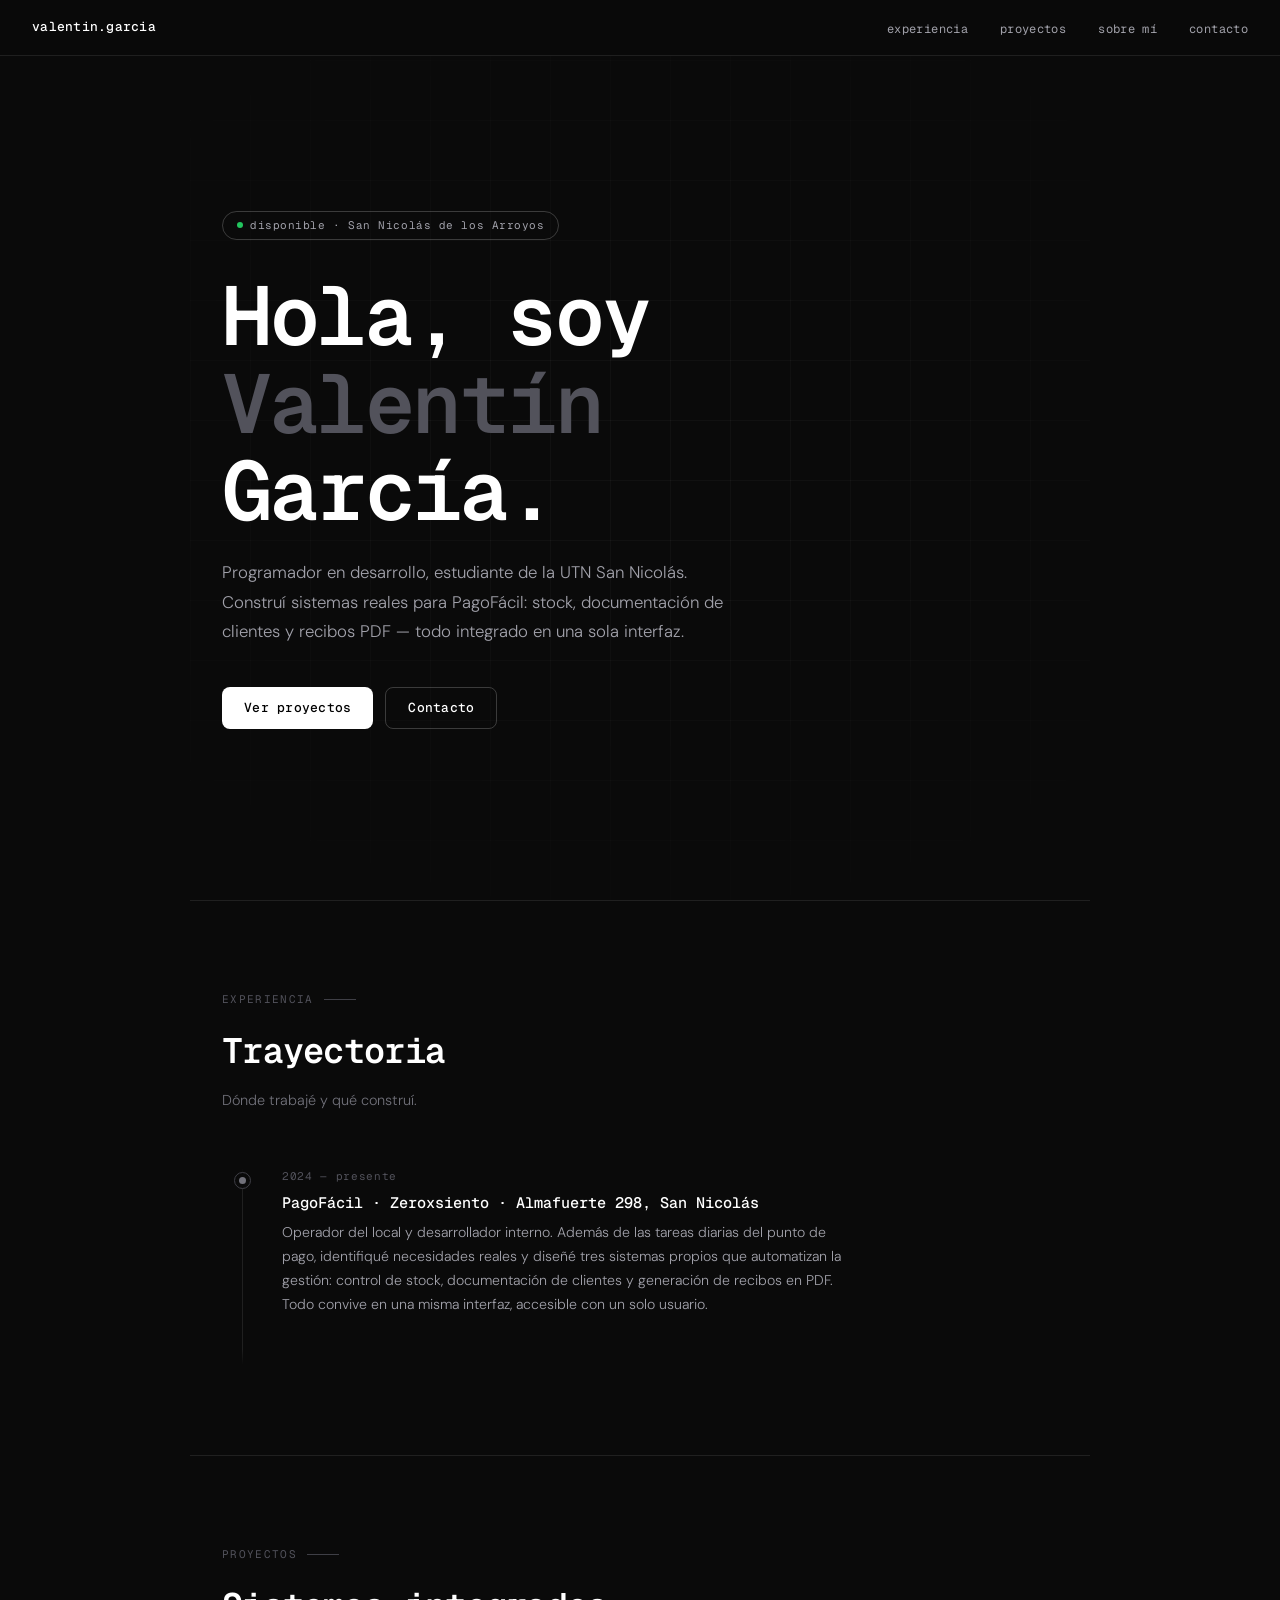
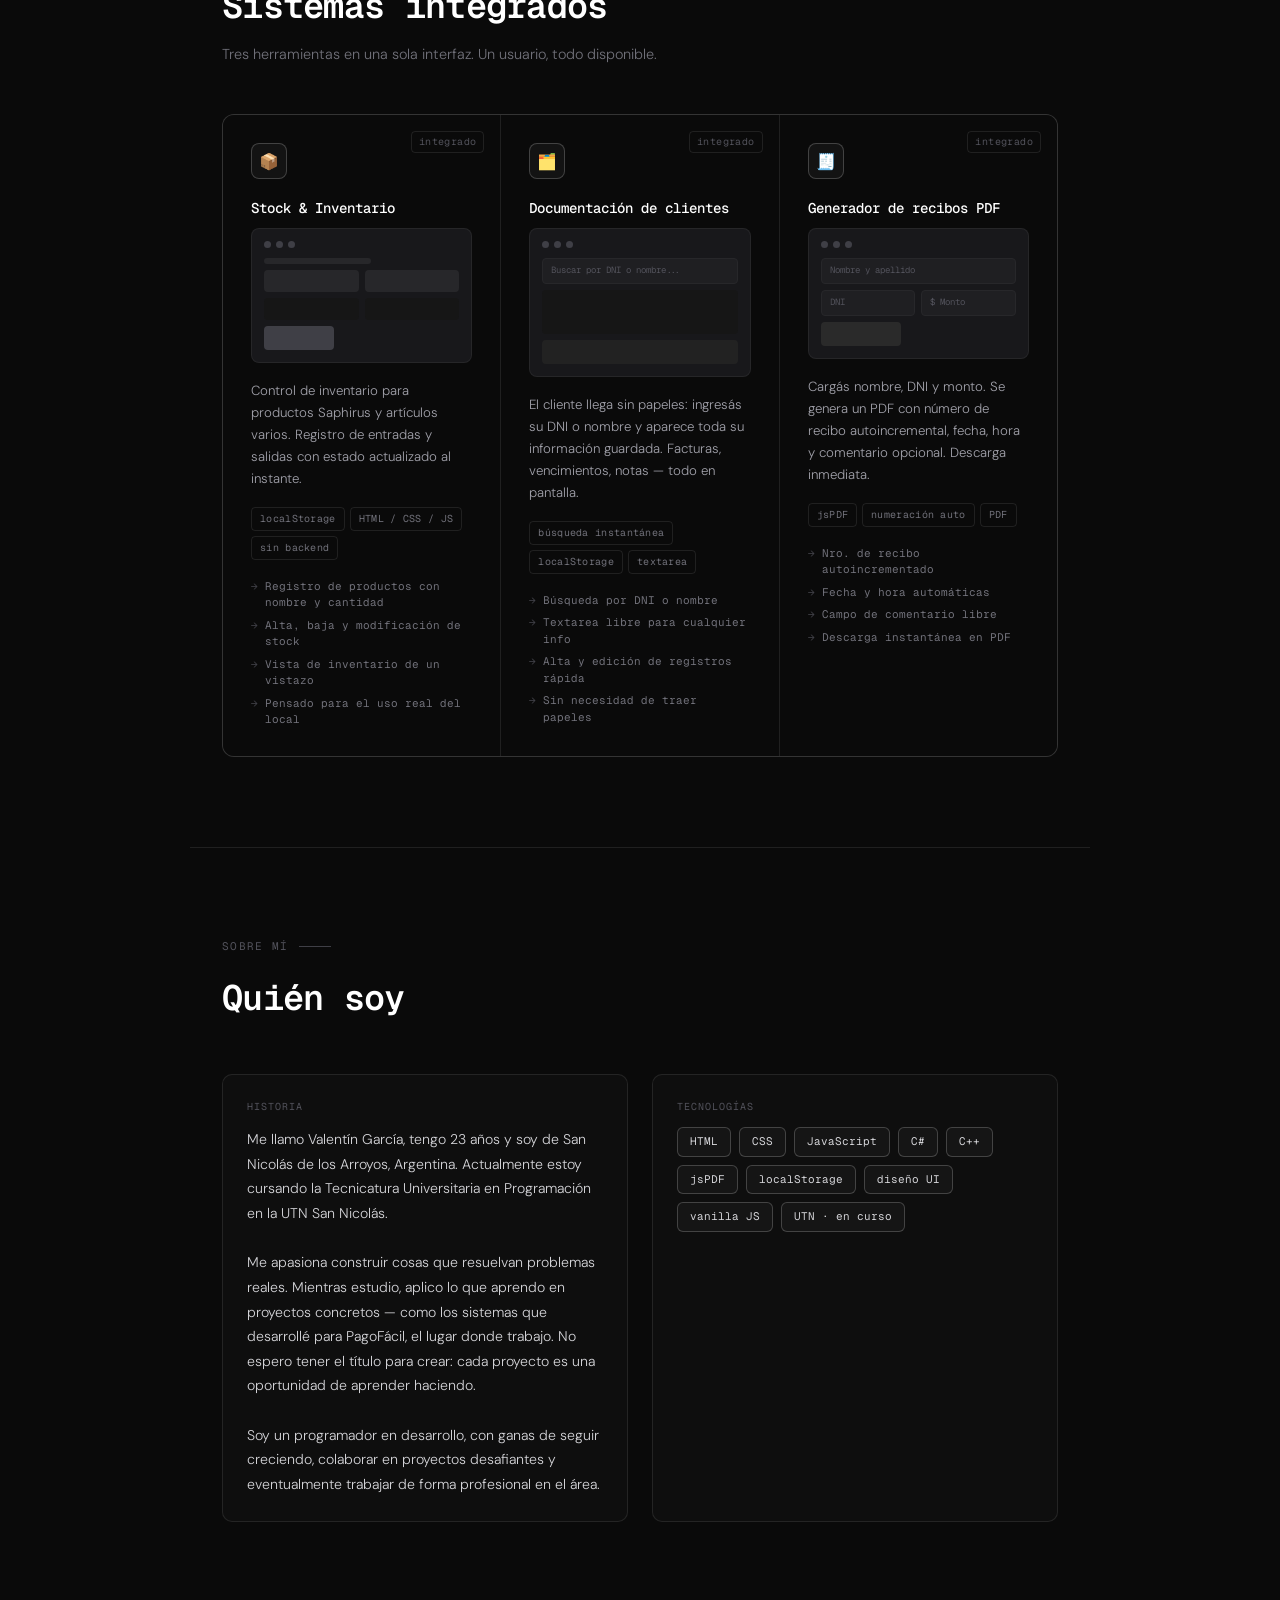
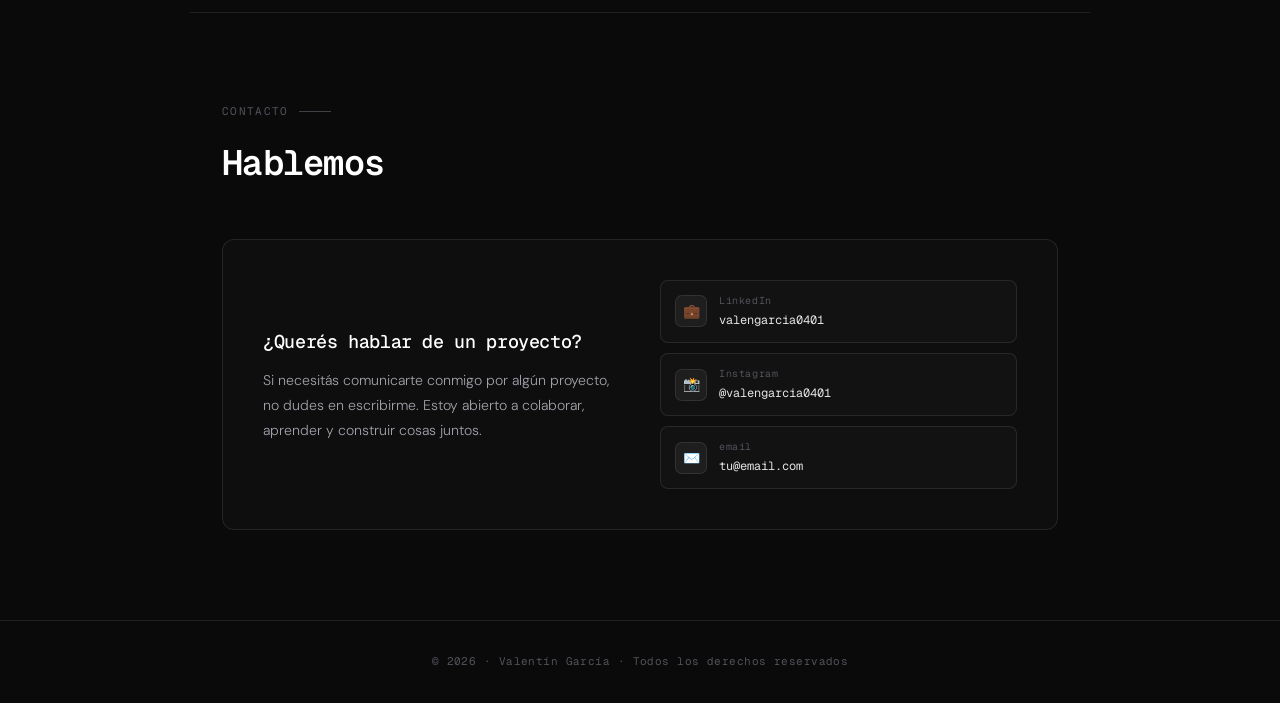
==== index.html @ 678d8b83 "Rename index (3).html to index.html" ====
<!DOCTYPE html>
<html lang="es" style="background:#0a0a0a;">
<head>
  <meta charset="UTF-8">
  <meta name="viewport" content="width=device-width, initial-scale=1.0">
  <title>Valentín García — Portfolio</title>
  <link rel="preconnect" href="https://fonts.googleapis.com">
  <link href="https://fonts.googleapis.com/css2?family=Geist+Mono:wght@400;500;600&family=DM+Sans:ital,wght@0,300;0,400;0,500;1,300&display=swap" rel="stylesheet">
  <link rel="stylesheet" href="style.css">
</head>
<body>

<!-- NAV -->
<nav>
  <a class="nav-logo" href="#">valentin.garcia</a>
  <ul class="nav-links">
    <li><a href="#experiencia">experiencia</a></li>
    <li><a href="#proyectos">proyectos</a></li>
    <li><a href="#sobre-mi">sobre mí</a></li>
    <li><a href="#contacto">contacto</a></li>
  </ul>
</nav>

<!-- HERO -->
<div class="hero">
  <div class="hero-grid"></div>
  <div class="hero-badge">
    <span class="badge-dot"></span>disponible · San Nicolás de los Arroyos
  </div>
  <h1>
    Hola, soy<br>
    <span class="dim">Valentín</span><br>
    García.
  </h1>
  <p class="hero-desc">
    Programador en desarrollo, estudiante de la UTN San Nicolás. Construí sistemas reales para PagoFácil: stock, documentación de clientes y recibos PDF — todo integrado en una sola interfaz.
  </p>
  <div class="hero-ctas">
    <a href="#proyectos" class="btn btn-primary">Ver proyectos</a>
    <a href="#contacto" class="btn btn-secondary">Contacto</a>
  </div>
</div>

<hr class="divider">

<!-- EXPERIENCIA -->
<section id="experiencia">
  <div class="section-label fade-up">experiencia</div>
  <h2 class="fade-up">Trayectoria</h2>
  <p class="section-sub fade-up">Dónde trabajé y qué construí.</p>

  <div class="timeline fade-up">
    <div class="timeline-line"></div>
    <div class="timeline-item">
      <div class="timeline-dot"></div>
      <div class="timeline-meta">2024 — presente</div>
      <div class="timeline-title">PagoFácil · Zeroxsiento · Almafuerte 298, San Nicolás</div>
      <div class="timeline-desc">
        Operador del local y desarrollador interno. Además de las tareas diarias del punto de pago, identifiqué necesidades reales y diseñé tres sistemas propios que automatizan la gestión: control de stock, documentación de clientes y generación de recibos en PDF. Todo convive en una misma interfaz, accesible con un solo usuario.
      </div>
    </div>
  </div>
</section>

<hr class="divider">

<!-- PROYECTOS -->
<section id="proyectos">
  <div class="section-label fade-up">proyectos</div>
  <h2 class="fade-up">Sistemas integrados</h2>
  <p class="section-sub fade-up">Tres herramientas en una sola interfaz. Un usuario, todo disponible.</p>

  <div class="projects-grid fade-up">

    <!-- STOCK -->
    <div class="project-card">
      <span class="project-integrated-badge">integrado</span>
      <div class="project-card-icon">📦</div>
      <h3>Stock & Inventario</h3>
      <div class="project-mockup">
        <div class="mockup-bar">
          <div class="mockup-dot"></div>
          <div class="mockup-dot"></div>
          <div class="mockup-dot"></div>
        </div>
        <div class="mockup-line" style="width:55%;"></div>
        <div class="mockup-row">
          <div class="mockup-cell"></div>
          <div class="mockup-cell"></div>
        </div>
        <div class="mockup-row">
          <div class="mockup-cell" style="background:#161616;"></div>
          <div class="mockup-cell" style="background:#161616;"></div>
        </div>
        <div class="mockup-btn"></div>
      </div>
      <p>Control de inventario para productos Saphirus y artículos varios. Registro de entradas y salidas con estado actualizado al instante.</p>
      <div class="project-tags">
        <span class="tag">localStorage</span>
        <span class="tag">HTML / CSS / JS</span>
        <span class="tag">sin backend</span>
      </div>
      <ul class="project-features">
        <li>Registro de productos con nombre y cantidad</li>
        <li>Alta, baja y modificación de stock</li>
        <li>Vista de inventario de un vistazo</li>
        <li>Pensado para el uso real del local</li>
      </ul>
    </div>

    <!-- DOCUMENTACIÓN -->
    <div class="project-card">
      <span class="project-integrated-badge">integrado</span>
      <div class="project-card-icon">🗂️</div>
      <h3>Documentación de clientes</h3>
      <div class="project-mockup">
        <div class="mockup-bar">
          <div class="mockup-dot"></div>
          <div class="mockup-dot"></div>
          <div class="mockup-dot"></div>
        </div>
        <div class="mockup-input">
          <span class="mockup-input-text">Buscar por DNI o nombre...</span>
        </div>
        <div class="mockup-line" style="width:100%; height:44px; border-radius:4px; background:#161616; margin-bottom:6px;"></div>
        <div class="mockup-btn" style="width:100%; background:#222;"></div>
      </div>
      <p>El cliente llega sin papeles: ingresás su DNI o nombre y aparece toda su información guardada. Facturas, vencimientos, notas — todo en pantalla.</p>
      <div class="project-tags">
        <span class="tag">búsqueda instantánea</span>
        <span class="tag">localStorage</span>
        <span class="tag">textarea</span>
      </div>
      <ul class="project-features">
        <li>Búsqueda por DNI o nombre</li>
        <li>Textarea libre para cualquier info</li>
        <li>Alta y edición de registros rápida</li>
        <li>Sin necesidad de traer papeles</li>
      </ul>
    </div>

    <!-- RECIBOS -->
    <div class="project-card">
      <span class="project-integrated-badge">integrado</span>
      <div class="project-card-icon">🧾</div>
      <h3>Generador de recibos PDF</h3>
      <div class="project-mockup">
        <div class="mockup-bar">
          <div class="mockup-dot"></div>
          <div class="mockup-dot"></div>
          <div class="mockup-dot"></div>
        </div>
        <div class="mockup-input">
          <span class="mockup-input-text">Nombre y apellido</span>
        </div>
        <div class="mockup-row">
          <div class="mockup-input" style="margin:0;">
            <span class="mockup-input-text">DNI</span>
          </div>
          <div class="mockup-input" style="margin:0;">
            <span class="mockup-input-text">$ Monto</span>
          </div>
        </div>
        <div class="mockup-btn" style="background:#2a2a2a; margin-top:6px; width:80px;"></div>
      </div>
      <p>Cargás nombre, DNI y monto. Se genera un PDF con número de recibo autoincremental, fecha, hora y comentario opcional. Descarga inmediata.</p>
      <div class="project-tags">
        <span class="tag">jsPDF</span>
        <span class="tag">numeración auto</span>
        <span class="tag">PDF</span>
      </div>
      <ul class="project-features">
        <li>Nro. de recibo autoincrementado</li>
        <li>Fecha y hora automáticas</li>
        <li>Campo de comentario libre</li>
        <li>Descarga instantánea en PDF</li>
      </ul>
    </div>

  </div>
</section>

<hr class="divider">

<!-- SOBRE MÍ -->
<section id="sobre-mi">
  <div class="section-label fade-up">sobre mí</div>
  <h2 class="fade-up">Quién soy</h2>

  <div class="about-grid fade-up">
    <div class="about-block">
      <div class="about-block-label">historia</div>
      <p>
        Me llamo Valentín García, tengo 23 años y soy de San Nicolás de los Arroyos, Argentina. Actualmente estoy cursando la Tecnicatura Universitaria en Programación en la UTN San Nicolás.
        <br><br>
        Me apasiona construir cosas que resuelvan problemas reales. Mientras estudio, aplico lo que aprendo en proyectos concretos — como los sistemas que desarrollé para PagoFácil, el lugar donde trabajo. No espero tener el título para crear: cada proyecto es una oportunidad de aprender haciendo.
        <br><br>
        Soy un programador en desarrollo, con ganas de seguir creciendo, colaborar en proyectos desafiantes y eventualmente trabajar de forma profesional en el área.
      </p>
    </div>

    <div class="about-block">
      <div class="about-block-label">tecnologías</div>
      <div class="skills-list">
        <span class="skill-pill">HTML</span>
        <span class="skill-pill">CSS</span>
        <span class="skill-pill">JavaScript</span>
        <span class="skill-pill">C#</span>
        <span class="skill-pill">C++</span>
        <span class="skill-pill">jsPDF</span>
        <span class="skill-pill">localStorage</span>
        <span class="skill-pill">diseño UI</span>
        <span class="skill-pill">vanilla JS</span>
        <span class="skill-pill">UTN · en curso</span>
      </div>
    </div>
  </div>
</section>

<hr class="divider">

<!-- CONTACTO -->
<section id="contacto">
  <div class="section-label fade-up">contacto</div>
  <h2 class="fade-up">Hablemos</h2>

  <div class="contact-inner fade-up">
    <div>
      <h3>¿Querés hablar de un proyecto?</h3>
      <p>
        Si necesitás comunicarte conmigo por algún proyecto, no dudes en escribirme. Estoy abierto a colaborar, aprender y construir cosas juntos.
      </p>
    </div>
    <div class="contact-items">
      <a class="contact-item" href="https://www.linkedin.com/in/valengarcia0401" target="_blank">
        <div class="contact-item-icon">💼</div>
        <div>
          <div class="contact-item-label">LinkedIn</div>
          <div class="contact-item-value">valengarcia0401</div>
        </div>
      </a>
      <a class="contact-item" href="https://instagram.com/valengarcia0401" target="_blank">
        <div class="contact-item-icon">📸</div>
        <div>
          <div class="contact-item-label">Instagram</div>
          <div class="contact-item-value">@valengarcia0401</div>
        </div>
      </a>
      <a class="contact-item" href="mailto:tu@email.com">
        <div class="contact-item-icon">✉️</div>
        <div>
          <div class="contact-item-label">email</div>
          <div class="contact-item-value">tu@email.com</div>
        </div>
      </a>
    </div>
  </div>
</section>

<footer>
  <span>© 2026 · Valentín García · Todos los derechos reservados</span>
</footer>

<script src="main.js"></script>
</body>
</html>
---- style.css ----
*, *::before, *::after {
  box-sizing: border-box;
  margin: 0;
  padding: 0;
}

:root {
  --bg: #0a0a0a;
  --white: #ffffff;
  --gray-200: #e4e4e7;
  --gray-300: #d4d4d8;
  --gray-400: #a1a1aa;
  --gray-500: #71717a;
  --gray-600: #52525b;
  --gray-700: #3f3f46;
  --gray-800: #27272a;
  --gray-900: #18181b;
  --border: rgba(255, 255, 255, 0.09);
  --border-hover: rgba(255, 255, 255, 0.2);
  --font-mono: 'Geist Mono', monospace;
  --font-sans: 'DM Sans', sans-serif;
}

html, body {
  background: var(--bg) !important;
  color: var(--white);
  font-family: var(--font-sans);
  font-size: 16px;
  line-height: 1.6;
  -webkit-font-smoothing: antialiased;
  overflow-x: hidden;
  scroll-behavior: smooth;
}

/* ── NAV ─────────────────────────────────── */
nav {
  position: fixed;
  top: 0; left: 0; right: 0;
  z-index: 100;
  display: flex;
  align-items: center;
  justify-content: space-between;
  padding: 0 2rem;
  height: 56px;
  background: rgba(10, 10, 10, 0.85);
  backdrop-filter: blur(16px);
  border-bottom: 1px solid var(--border);
}

.nav-logo {
  font-family: var(--font-mono);
  font-size: 13px;
  font-weight: 500;
  color: var(--white);
  letter-spacing: 0.02em;
  text-decoration: none;
}

.nav-links {
  display: flex;
  gap: 2rem;
  list-style: none;
}

.nav-links a {
  font-family: var(--font-mono);
  font-size: 12px;
  color: var(--gray-400);
  text-decoration: none;
  letter-spacing: 0.03em;
  transition: color 0.2s;
}
.nav-links a:hover { color: var(--white); }

/* ── HERO ────────────────────────────────── */
.hero {
  min-height: 100vh;
  display: flex;
  flex-direction: column;
  justify-content: center;
  padding: 120px 2rem 80px;
  max-width: 900px;
  margin: 0 auto;
  position: relative;
}

.hero-grid {
  position: absolute;
  inset: 0;
  background-image:
    linear-gradient(rgba(255, 255, 255, 0.03) 1px, transparent 1px),
    linear-gradient(90deg, rgba(255, 255, 255, 0.03) 1px, transparent 1px);
  background-size: 60px 60px;
  mask-image: radial-gradient(ellipse 80% 60% at 50% 50%, black 20%, transparent 100%);
  pointer-events: none;
  z-index: 0;
}

.hero > *:not(.hero-grid) {
  position: relative;
  z-index: 1;
}

.hero-badge {
  display: inline-flex;
  align-items: center;
  gap: 7px;
  font-family: var(--font-mono);
  font-size: 11px;
  color: var(--gray-400);
  border: 1px solid var(--border-hover);
  border-radius: 100px;
  padding: 5px 14px;
  margin-bottom: 2rem;
  width: fit-content;
  letter-spacing: 0.05em;
}

.badge-dot {
  width: 6px;
  height: 6px;
  border-radius: 50%;
  background: #22c55e;
  animation: blink 2s infinite;
}

@keyframes blink {
  0%, 100% { opacity: 1; }
  50%       { opacity: 0.3; }
}

.hero h1 {
  font-family: var(--font-mono);
  font-size: clamp(2.6rem, 8vw, 5.2rem);
  font-weight: 600;
  line-height: 1.05;
  letter-spacing: -0.03em;
  margin-bottom: 1.5rem;
  color: var(--white);
}

.hero h1 .dim { color: var(--gray-600); }

.hero-desc {
  font-size: 1.05rem;
  color: var(--gray-400);
  max-width: 520px;
  line-height: 1.75;
  font-weight: 300;
  margin-bottom: 2.5rem;
}

.hero-ctas {
  display: flex;
  gap: 12px;
  flex-wrap: wrap;
}

/* ── BOTONES ─────────────────────────────── */
.btn {
  display: inline-flex;
  align-items: center;
  gap: 6px;
  padding: 10px 22px;
  border-radius: 8px;
  font-family: var(--font-mono);
  font-size: 13px;
  font-weight: 500;
  text-decoration: none;
  cursor: pointer;
  transition: all 0.15s;
  letter-spacing: 0.02em;
}

.btn-primary { background: var(--white); color: #000; border: none; }
.btn-primary:hover { background: var(--gray-200); }

.btn-secondary { background: transparent; color: var(--white); border: 1px solid var(--border-hover); }
.btn-secondary:hover { background: rgba(255, 255, 255, 0.06); border-color: var(--gray-500); }

/* ── DIVIDER ─────────────────────────────── */
.divider {
  border: none;
  border-top: 1px solid var(--border);
  max-width: 900px;
  margin: 0 auto;
}

/* ── SECTIONS ────────────────────────────── */
section {
  max-width: 900px;
  margin: 0 auto;
  padding: 90px 2rem;
}

.section-label {
  font-family: var(--font-mono);
  font-size: 11px;
  letter-spacing: 0.12em;
  color: var(--gray-600);
  text-transform: uppercase;
  margin-bottom: 0.9rem;
  display: flex;
  align-items: center;
  gap: 10px;
}
.section-label::after {
  content: '';
  width: 32px;
  height: 1px;
  background: var(--gray-700);
}

h2 {
  font-family: var(--font-mono);
  font-size: clamp(1.5rem, 4vw, 2.2rem);
  font-weight: 600;
  letter-spacing: -0.02em;
  margin-bottom: 0.6rem;
  color: var(--white);
}

.section-sub {
  font-size: 0.9rem;
  color: var(--gray-500);
  font-weight: 300;
  margin-bottom: 0;
}

/* ── TIMELINE ────────────────────────────── */
.timeline {
  position: relative;
  margin-top: 3.5rem;
}

.timeline-line {
  position: absolute;
  left: 20px;
  top: 0; bottom: 0;
  width: 1px;
  background: linear-gradient(to bottom, transparent, var(--border) 8%, var(--border) 92%, transparent);
}

.timeline-item {
  position: relative;
  padding-left: 60px;
  padding-bottom: 3rem;
}

.timeline-dot {
  position: absolute;
  left: 12px;
  top: 4px;
  width: 17px;
  height: 17px;
  border-radius: 50%;
  background: var(--bg);
  border: 1px solid var(--gray-700);
  display: flex;
  align-items: center;
  justify-content: center;
  transition: border-color 0.3s;
}
.timeline-dot::after {
  content: '';
  width: 7px;
  height: 7px;
  border-radius: 50%;
  background: var(--gray-500);
  transition: background 0.3s;
}
.timeline-item:hover .timeline-dot            { border-color: var(--white); }
.timeline-item:hover .timeline-dot::after     { background: var(--white); }

.timeline-meta {
  font-family: var(--font-mono);
  font-size: 11px;
  color: var(--gray-600);
  letter-spacing: 0.06em;
  margin-bottom: 5px;
}

.timeline-title {
  font-family: var(--font-mono);
  font-size: 0.95rem;
  font-weight: 500;
  color: var(--white);
  margin-bottom: 6px;
}

.timeline-desc {
  font-size: 0.88rem;
  color: var(--gray-400);
  font-weight: 300;
  max-width: 560px;
  line-height: 1.7;
}

/* ── PROJECTS ────────────────────────────── */
.projects-grid {
  display: grid;
  grid-template-columns: repeat(3, 1fr);
  gap: 1px;
  background: var(--border);
  border: 1px solid var(--border);
  border-radius: 12px;
  overflow: hidden;
  margin-top: 3rem;
}

@media (max-width: 700px) {
  .projects-grid { grid-template-columns: 1fr; }
}

.project-card {
  background: var(--bg);
  padding: 1.75rem;
  position: relative;
  transition: background 0.2s;
}
.project-card:hover { background: #111; }

.project-card-icon {
  width: 36px;
  height: 36px;
  border-radius: 8px;
  border: 1px solid var(--border-hover);
  display: flex;
  align-items: center;
  justify-content: center;
  margin-bottom: 1.1rem;
  font-size: 16px;
  background: rgba(255, 255, 255, 0.04);
}

.project-card h3 {
  font-family: var(--font-mono);
  font-size: 0.88rem;
  font-weight: 500;
  color: var(--white);
  margin-bottom: 0.5rem;
}

.project-card p {
  font-size: 0.83rem;
  color: var(--gray-400);
  line-height: 1.65;
  font-weight: 300;
  margin-bottom: 1.1rem;
}

.project-integrated-badge {
  position: absolute;
  top: 1rem;
  right: 1rem;
  font-family: var(--font-mono);
  font-size: 10px;
  color: var(--gray-600);
  border: 1px solid var(--border);
  border-radius: 4px;
  padding: 2px 7px;
  letter-spacing: 0.04em;
}

.project-tags {
  display: flex;
  flex-wrap: wrap;
  gap: 5px;
  margin-bottom: 1.1rem;
}

.tag {
  font-family: var(--font-mono);
  font-size: 10px;
  color: var(--gray-500);
  border: 1px solid var(--border);
  border-radius: 4px;
  padding: 3px 8px;
  letter-spacing: 0.03em;
}

.project-features {
  list-style: none;
  display: flex;
  flex-direction: column;
  gap: 6px;
}

.project-features li {
  font-family: var(--font-mono);
  font-size: 11px;
  color: var(--gray-500);
  display: flex;
  align-items: flex-start;
  gap: 7px;
  line-height: 1.5;
}
.project-features li::before {
  content: '→';
  color: var(--gray-700);
  flex-shrink: 0;
}

/* ── MOCKUP ──────────────────────────────── */
.project-mockup {
  background: var(--gray-900);
  border: 1px solid rgba(255, 255, 255, 0.06);
  border-radius: 8px;
  padding: 12px;
  margin-bottom: 1.1rem;
}

.mockup-bar     { display: flex; gap: 5px; margin-bottom: 10px; }
.mockup-dot     { width: 7px; height: 7px; border-radius: 50%; background: var(--gray-700); }
.mockup-line    { height: 6px; border-radius: 3px; background: var(--gray-800); margin-bottom: 6px; }
.mockup-input   {
  height: 26px;
  border-radius: 4px;
  border: 1px solid var(--gray-800);
  background: rgba(255, 255, 255, 0.03);
  width: 100%;
  margin-bottom: 6px;
  display: flex;
  align-items: center;
  padding: 0 8px;
}
.mockup-input-text { font-family: var(--font-mono); font-size: 9px; color: var(--gray-600); }
.mockup-row     { display: grid; grid-template-columns: 1fr 1fr; gap: 6px; margin-bottom: 6px; }
.mockup-cell    { height: 22px; border-radius: 4px; background: var(--gray-800); }
.mockup-btn     { height: 24px; border-radius: 4px; background: var(--gray-700); width: 70px; margin-top: 2px; }

/* ── ABOUT ───────────────────────────────── */
.about-grid {
  display: grid;
  grid-template-columns: 1fr 1fr;
  gap: 1.5rem;
  margin-top: 3rem;
}
@media (max-width: 600px) {
  .about-grid { grid-template-columns: 1fr; }
}

.about-block {
  border: 1px solid var(--border);
  border-radius: 10px;
  padding: 1.5rem;
  background: rgba(255, 255, 255, 0.02);
}

.about-block-label {
  font-family: var(--font-mono);
  font-size: 10px;
  color: var(--gray-600);
  letter-spacing: 0.1em;
  text-transform: uppercase;
  margin-bottom: 0.75rem;
}

.about-block p {
  font-size: 0.88rem;
  color: var(--gray-300);
  line-height: 1.75;
  font-weight: 300;
}

.skills-list { display: flex; flex-wrap: wrap; gap: 8px; }

.skill-pill {
  font-family: var(--font-mono);
  font-size: 11px;
  color: var(--gray-300);
  border: 1px solid var(--border-hover);
  border-radius: 6px;
  padding: 5px 12px;
  background: rgba(255, 255, 255, 0.03);
  transition: background 0.15s;
}
.skill-pill:hover { background: rgba(255, 255, 255, 0.07); }

/* ── CONTACT ─────────────────────────────── */
.contact-inner {
  margin-top: 3rem;
  border: 1px solid var(--border);
  border-radius: 12px;
  padding: 2.5rem;
  background: rgba(255, 255, 255, 0.02);
  display: grid;
  grid-template-columns: 1fr 1fr;
  gap: 2.5rem;
  align-items: center;
}
@media (max-width: 600px) {
  .contact-inner { grid-template-columns: 1fr; }
}

.contact-inner h3 {
  font-family: var(--font-mono);
  font-size: 1.15rem;
  font-weight: 500;
  color: var(--white);
  letter-spacing: -0.02em;
  margin-bottom: 0.75rem;
}

.contact-inner > div > p {
  font-size: 0.88rem;
  color: var(--gray-400);
  font-weight: 300;
  line-height: 1.75;
}

.contact-items { display: flex; flex-direction: column; gap: 10px; }

.contact-item {
  display: flex;
  align-items: center;
  gap: 12px;
  padding: 12px 14px;
  border: 1px solid var(--border);
  border-radius: 8px;
  background: rgba(255, 255, 255, 0.02);
  text-decoration: none;
  color: inherit;
  transition: border-color 0.15s, background 0.15s;
}
.contact-item:hover { border-color: var(--gray-600); background: rgba(255, 255, 255, 0.05); }

.contact-item-icon {
  width: 32px;
  height: 32px;
  border-radius: 7px;
  background: rgba(255, 255, 255, 0.05);
  border: 1px solid var(--border);
  display: flex;
  align-items: center;
  justify-content: center;
  font-size: 14px;
  flex-shrink: 0;
}

.contact-item-label {
  font-family: var(--font-mono);
  font-size: 10px;
  color: var(--gray-600);
  letter-spacing: 0.06em;
  margin-bottom: 2px;
}

.contact-item-value {
  font-family: var(--font-mono);
  font-size: 12px;
  color: var(--gray-200);
}

/* ── FOOTER ──────────────────────────────── */
footer {
  border-top: 1px solid var(--border);
  padding: 2rem;
  text-align: center;
  font-family: var(--font-mono);
  font-size: 11px;
  color: var(--gray-600);
  letter-spacing: 0.04em;
}

/* ── ANIMACIONES ─────────────────────────── */
.fade-up {
  opacity: 0;
  transform: translateY(20px);
  transition: opacity 0.55s ease, transform 0.55s ease;
}
.fade-up.visible {
  opacity: 1;
  transform: translateY(0);
}

/* ── RESPONSIVE ──────────────────────────── */
@media (max-width: 600px) {
  .nav-links { display: none; }
}
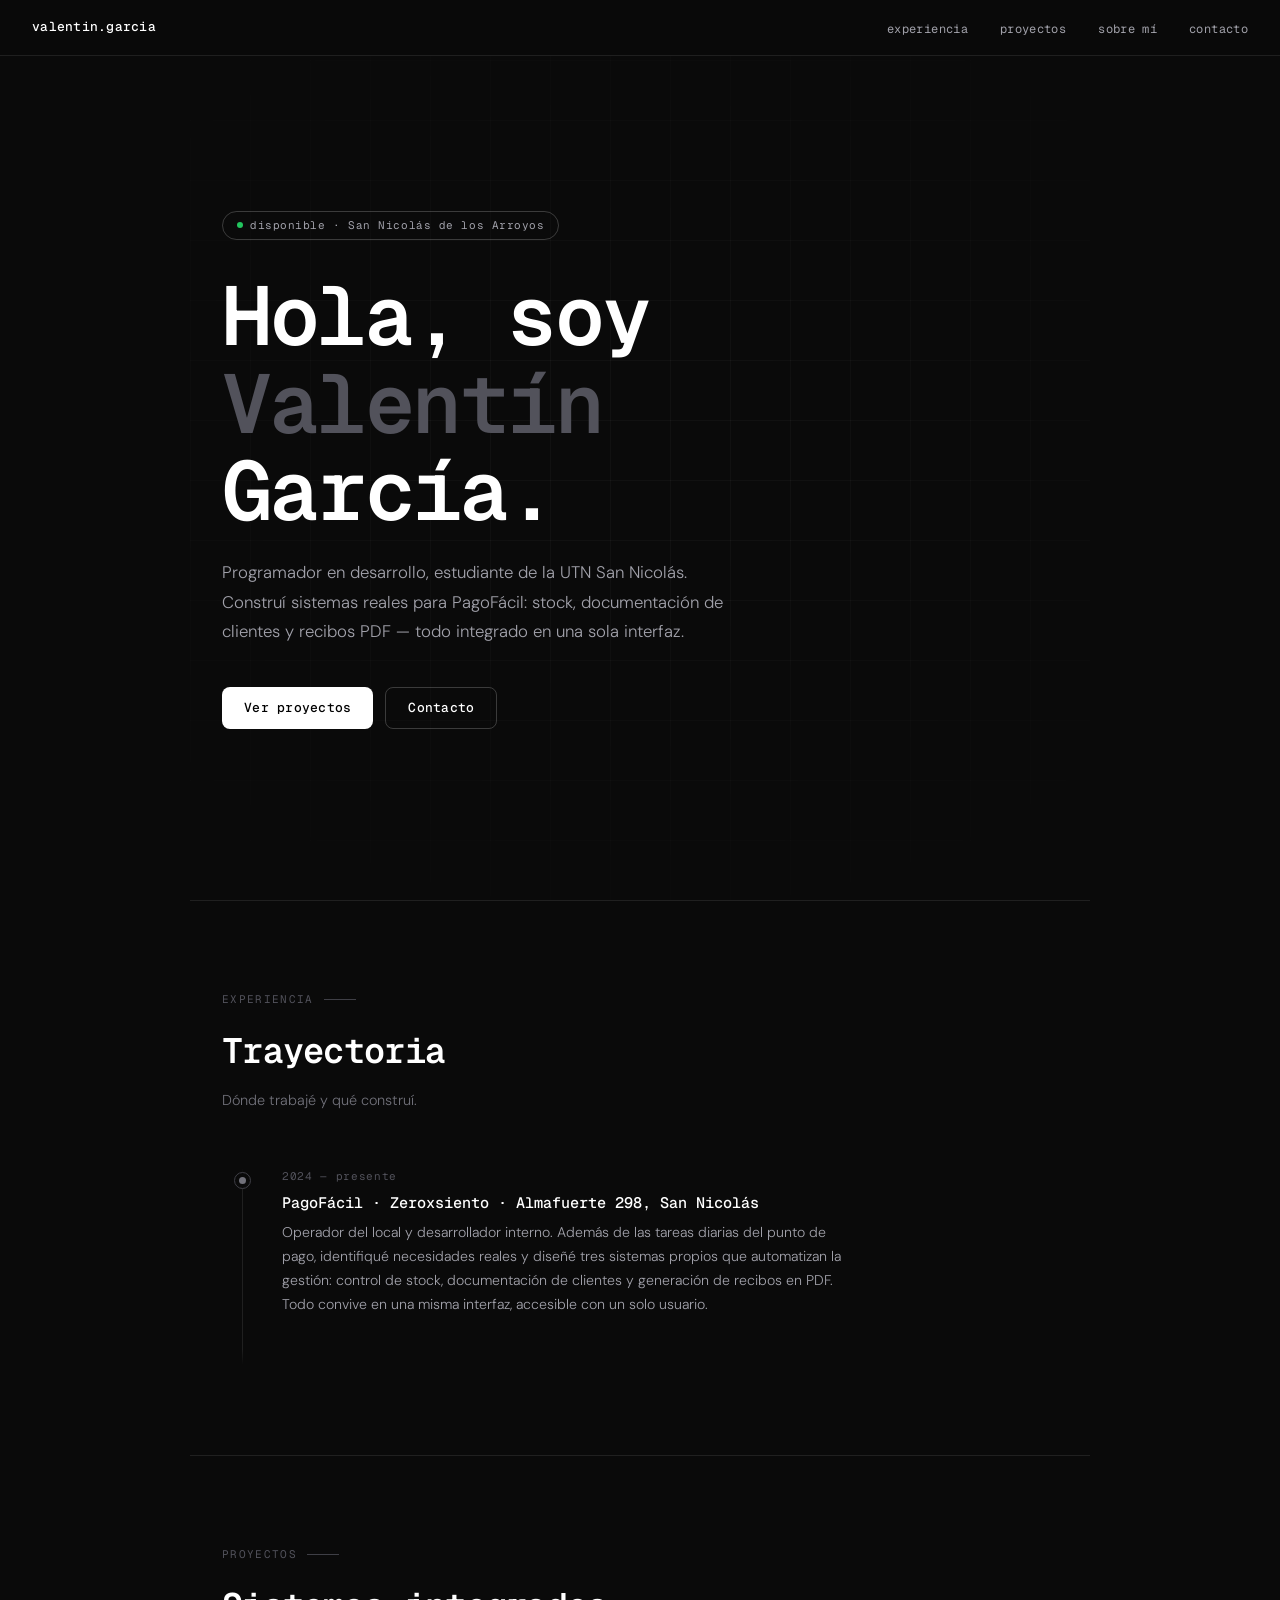
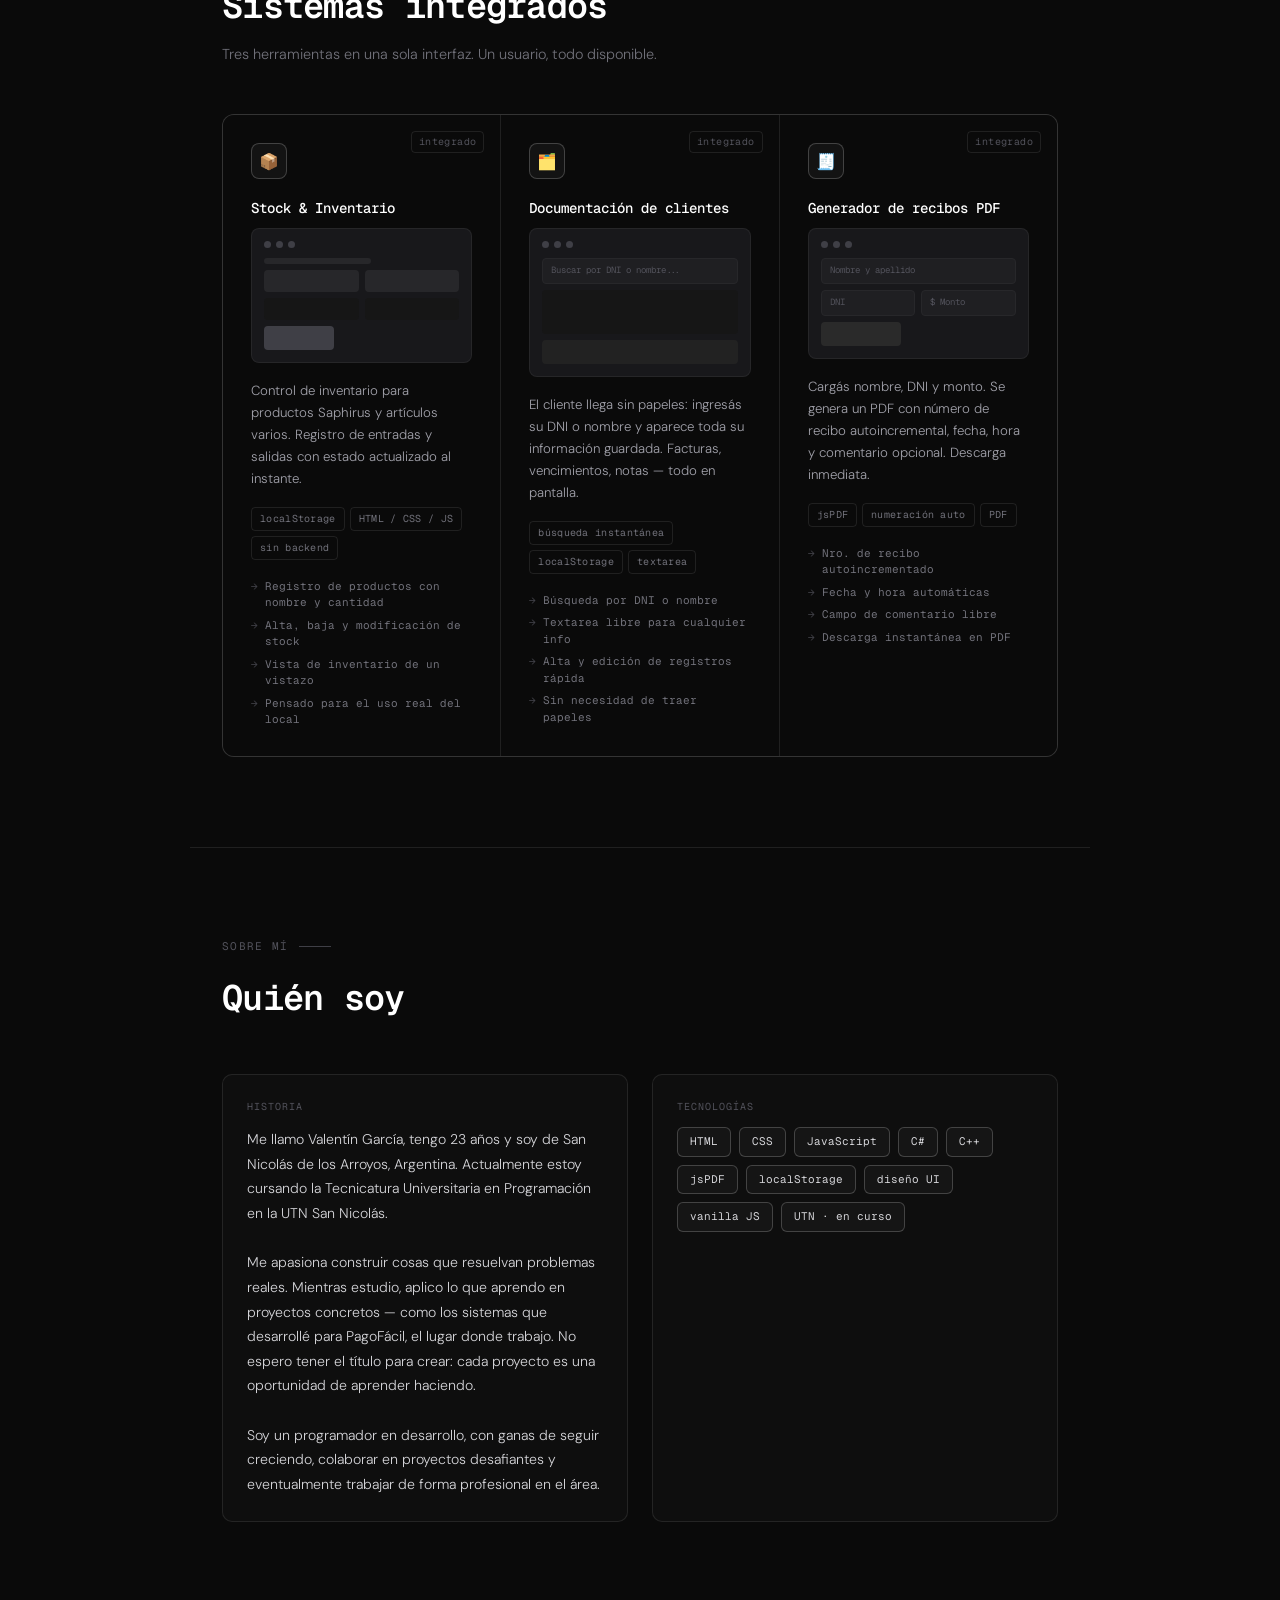
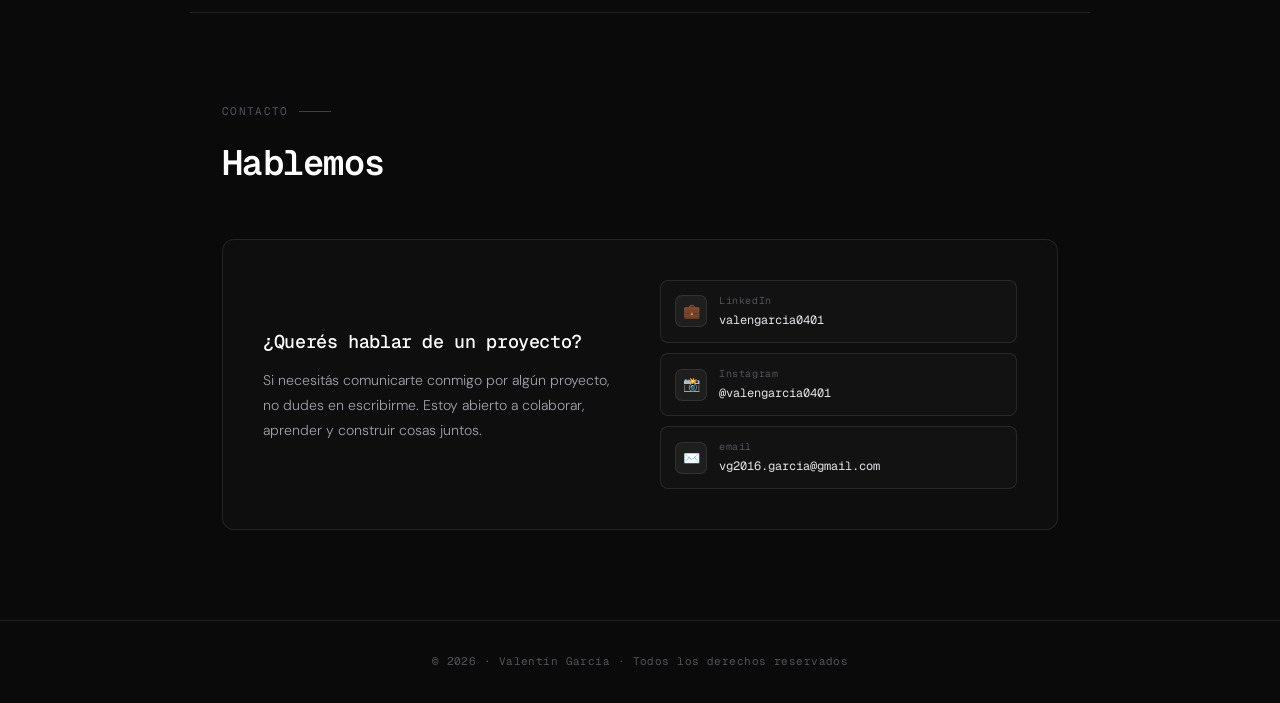
==== commit 88434d05: "Update index.html" ====
--- a/index.html
+++ b/index.html
@@ -250,7 +250,7 @@
         <div class="contact-item-icon">✉️</div>
         <div>
           <div class="contact-item-label">email</div>
-          <div class="contact-item-value">tu@email.com</div>
+          <div class="contact-item-value">vg2016.garcia@gmail.com</div>
         </div>
       </a>
     </div>
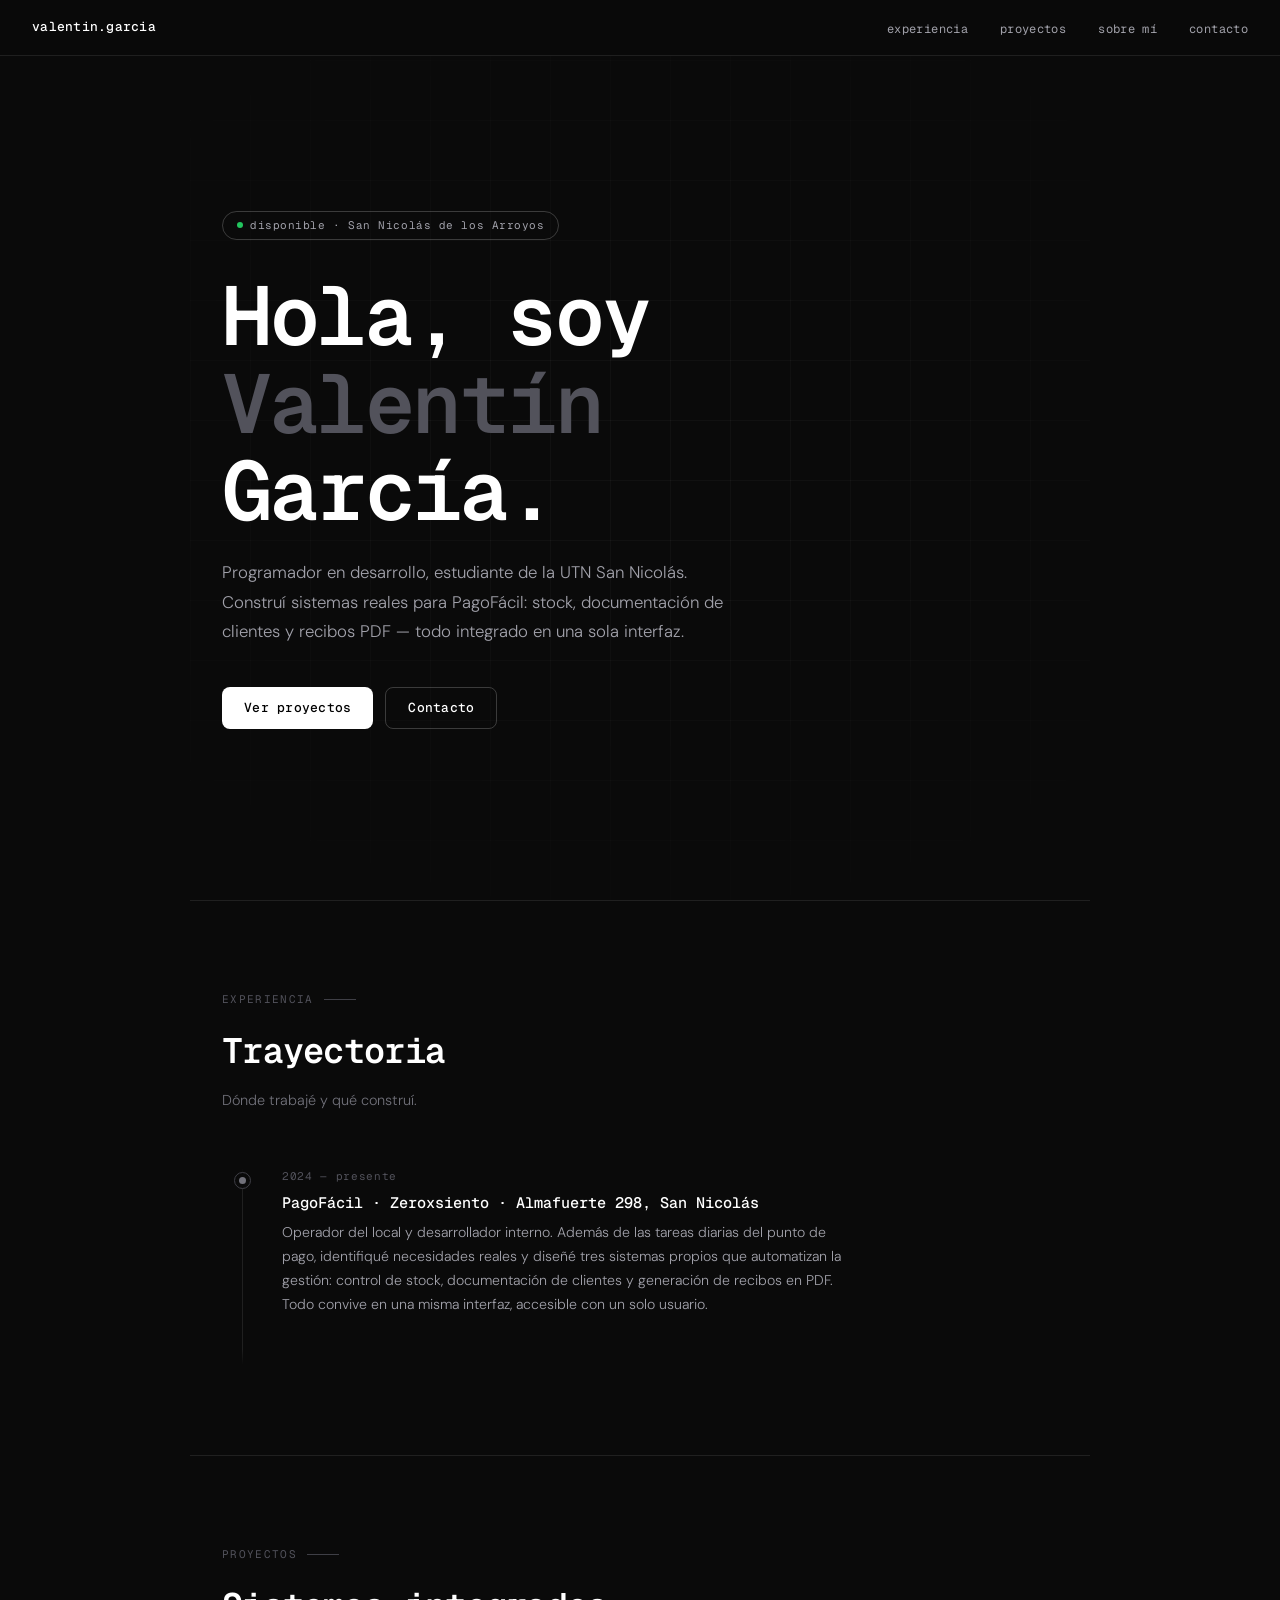
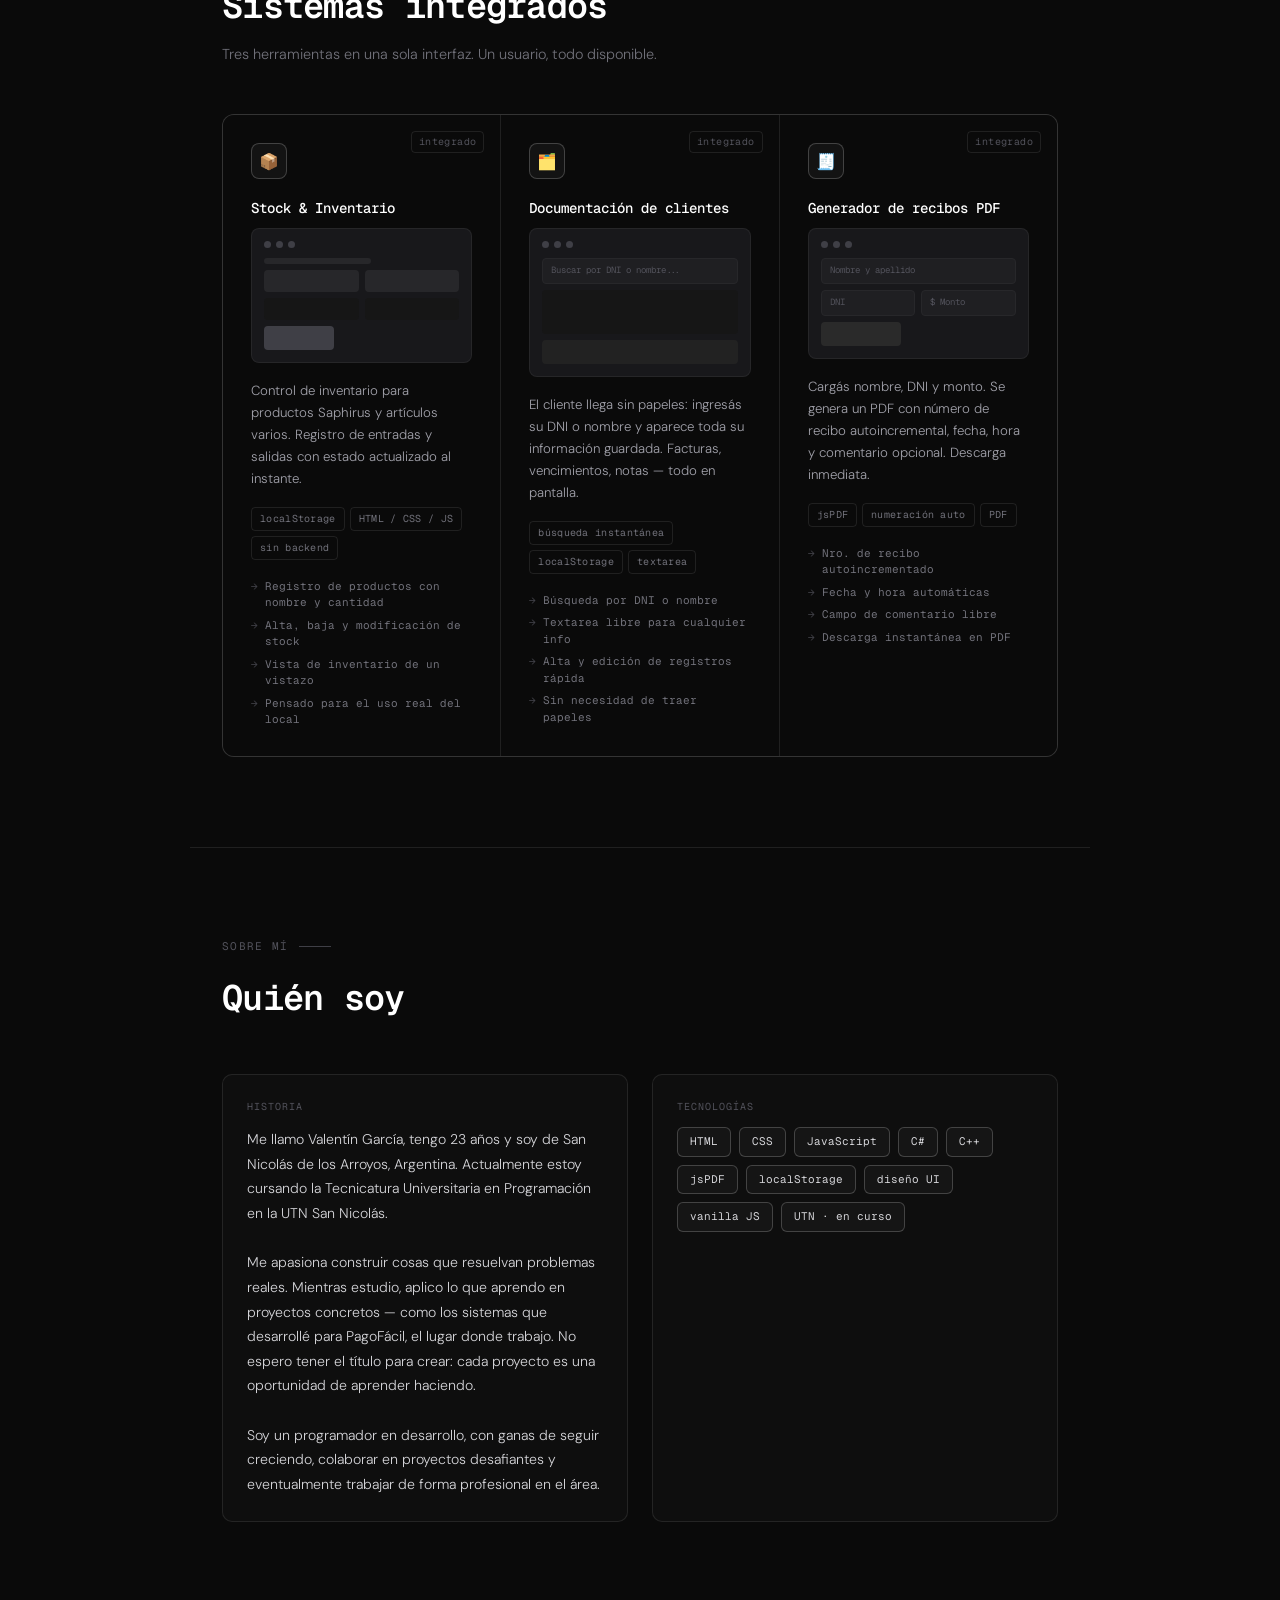
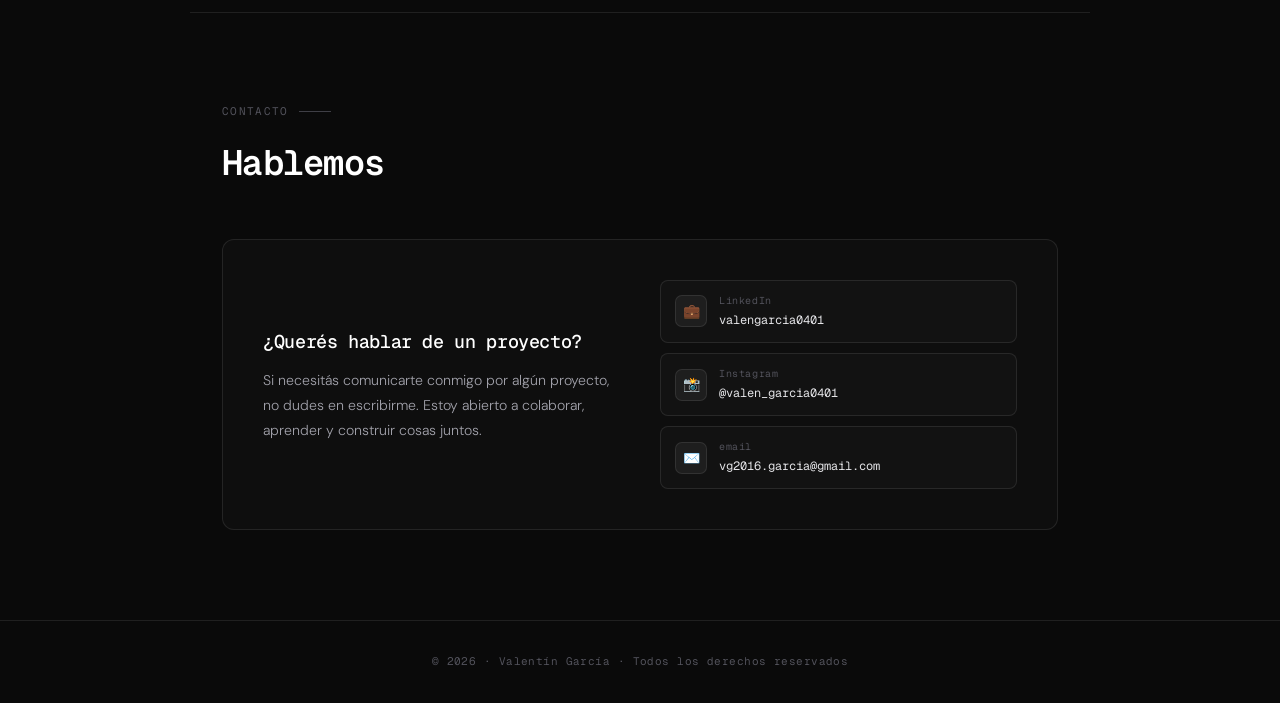
==== commit 48bd819f: "Update index.html" ====
--- a/index.html
+++ b/index.html
@@ -243,7 +243,7 @@
         <div class="contact-item-icon">📸</div>
         <div>
           <div class="contact-item-label">Instagram</div>
-          <div class="contact-item-value">@valengarcia0401</div>
+          <div class="contact-item-value">@valen_garcia0401</div>
         </div>
       </a>
       <a class="contact-item" href="mailto:tu@email.com">
